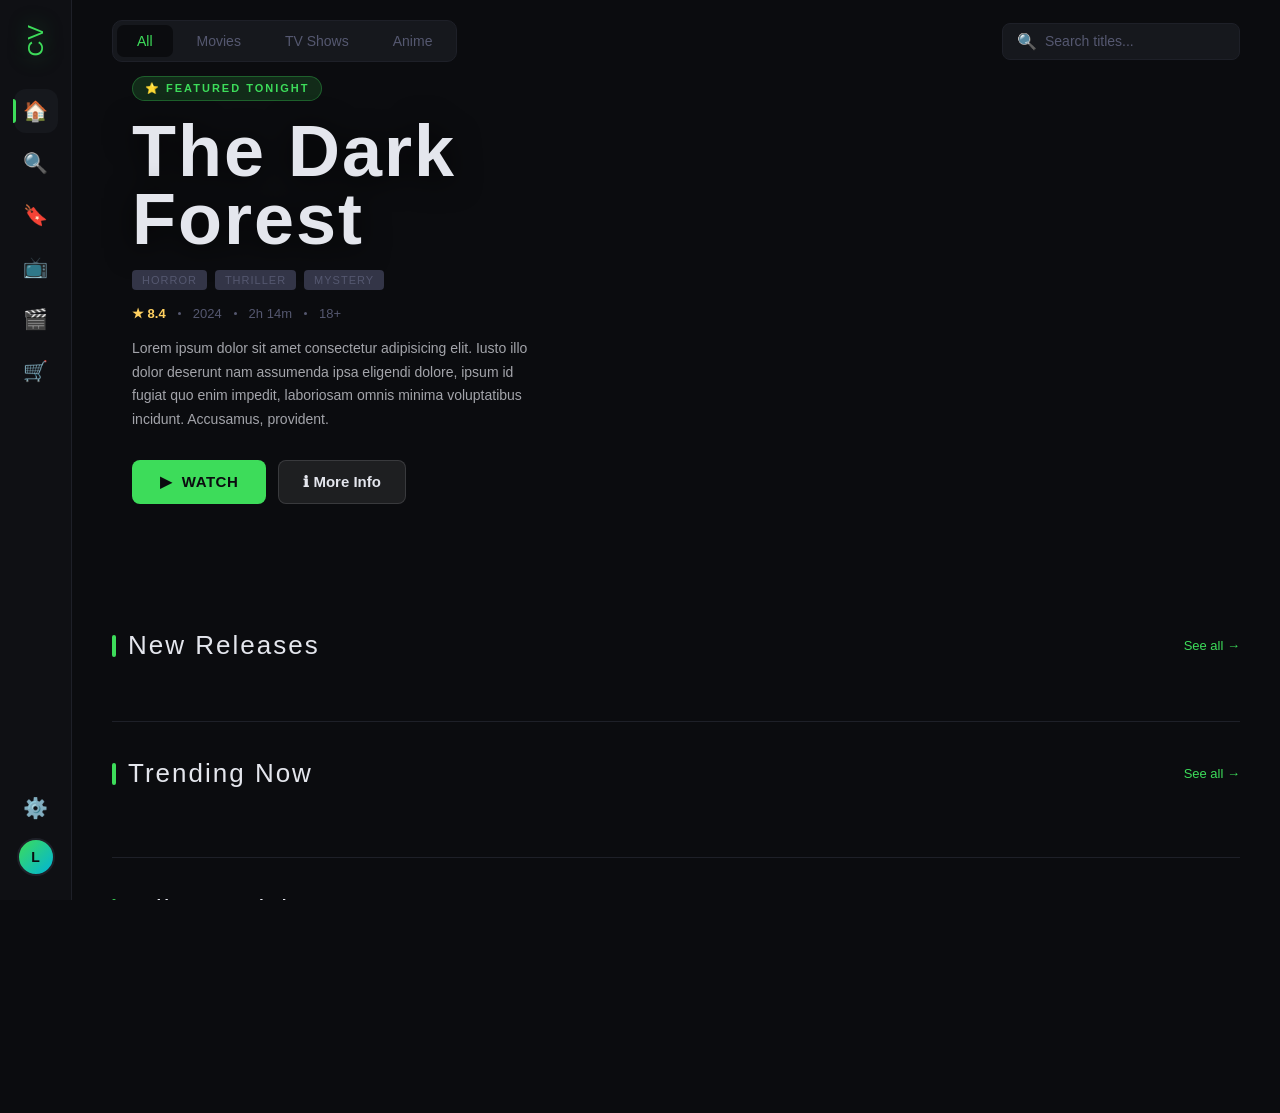
==== index.html @ 74735bba "first push" ====
<!DOCTYPE html>
<html lang="en">
<head>
    <meta charset="UTF-8">
    <meta name="viewport" content="width=device-width, initial-scale=1.0">
    <title>movie library app</title>
    <link rel="stylesheet" href="./styles.css">
<link href="https://fonts.googleapis.com/css2?family=Roboto+Flex:opsz,wght,XOPQ,XTRA,YOPQ,YTDE,YTFI,YTLC,YTUC@8..144,100..1000,96,468,79,-203,738,514,712&family=Roboto:ital,wght@0,100..900;1,100..900&display=swap" 
        rel="stylesheet">
</head>
<body>
   
<div class="app">

  <aside class="sidebar">
    <div class="sidebar-logo">CV</div>

    <div class="nav-item active" title="Home">🏠</div>
    <div class="nav-item" title="Search">🔍</div>
    <div class="nav-item" title="Watchlist">🔖</div>
    <div class="nav-item" title="TV Shows">📺</div>
    <div class="nav-item" title="Movies">🎬</div>
    <div class="nav-item" title="Cart">🛒</div>

    <div class="sidebar-bottom">
      <div class="nav-item" title="Settings">⚙️</div>
      <div class="avatar">L</div>
    </div>
  </aside>

  <main class="main">

    <div class="topbar">
      <div class="topbar-tabs">
        <div class="tab active">All</div>
        <div class="tab">Movies</div>
        <div class="tab">TV Shows</div>
        <div class="tab">Anime</div>
      </div>
      <div class="topbar-right">
        <div class="search-bar">
          <span>🔍</span>
          <input type="text" id="search-input" placeholder="Search titles..."/>
        </div>
      </div>
    </div>

    <div class="hero">
      <div class="hero-bg"></div>
      <div class="hero-side-fade"></div>
      <div class="hero-content">
        <div class="hero-badge">⭐ Featured Tonight</div>
        <h1 class="hero-title">The Dark<br>Forest</h1>
        <div class="hero-tags">
          <span class="tag">Horror</span>
          <span class="tag">Thriller</span>
          <span class="tag">Mystery</span>
        </div>
        <div class="hero-meta">
          <span class="rating">★ 8.4</span>
          <span class="dot"></span>
          <span>2024</span>
          <span class="dot"></span>
          <span>2h 14m</span>
          <span class="dot"></span>
          <span>18+</span>
        </div>
        <p class="hero-desc">
          Lorem ipsum dolor sit amet consectetur adipisicing elit.
          Iusto illo dolor deserunt nam assumenda ipsa eligendi dolore,
          ipsum id fugiat quo enim impedit, laboriosam omnis minima
          voluptatibus incidunt. Accusamus, provident.
        </p>
        <div class="hero-actions">
          <button class="btn-watch">▶ &nbsp;WATCH</button>
          <button class="btn-info">ℹ More Info</button>
        </div>
      </div>
    </div>

    <!-- NEW RELEASES — JS will fill this div with cards -->
    <div class="section">
      <div class="section-header">
        <div class="section-title">New Releases</div>
        <a class="see-all" href="#">See all →</a>
      </div>
      <div class="movie-grid" id="new-releases-grid"></div>
    </div>

    <div class="divider"></div>

    <!-- TRENDING — horizontal scroll row -->
    <div class="section">
      <div class="section-header">
        <div class="section-title">Trending Now</div>
        <a class="see-all" href="#">See all →</a>
      </div>
      <div class="scroll-row" id="trending-row"></div>
    </div>

    <div class="divider"></div>

    <!-- EDITOR'S PICKS — landscape featured cards -->
    <div class="section">
      <div class="section-header">
        <div class="section-title">Editor's Picks</div>
        <a class="see-all" href="#">See all →</a>
      </div>
      <div class="featured-grid" id="editors-grid"></div>
    </div>

    <div class="divider"></div>

    <!-- MORE RELEASES -->
    <div class="section">
      <div class="section-header">
        <div class="section-title">New Releases</div>
        <a class="see-all" href="#">See all →</a>
      </div>
      <div class="movie-grid" id="more-releases-grid"></div>
    </div>

  </main>
</div>
<script src="./script.js"></script>
</body>
</html>
---- styles.css ----
* {
      box-sizing: border-box;
      margin: 0;
      padding: 0;
    }

    /* ── CSS VARIABLES: Reusable colour tokens ── */
    :root {
      --bg:        #0b0c0f;
      --sidebar:   #0f1014;
      --surface:   #16181d;
      --border:    #1e2028;
      --accent:    #3ddc5a;
      --accent-dk: #2bb348;
      --text:      #e4e6ed;
      --muted:     #555870;
      --muted2:    #333547;
      --sidebar-w: 72px;
    }

    html, body {
      height: 100%;
      font-family: 'Outfit', sans-serif;
      background: var(--bg);
      color: var(--text);
      overflow-x: hidden;
    }

    /* ══════════════════════════════════════
       LAYOUT — sidebar + main side by side
    ══════════════════════════════════════ */
    .app {
      display: flex;
      min-height: 100vh;
    }

    /* ══════════════════════════════════════
       SIDEBAR
    ══════════════════════════════════════ */
    .sidebar {
      width: var(--sidebar-w);
      background: var(--sidebar);
      border-right: 1px solid var(--border);
      display: flex;
      flex-direction: column;
      align-items: center;
      padding: 24px 0;
      gap: 8px;
      position: fixed;
      top: 0;
      left: 0;
      bottom: 0;
      z-index: 100;
    }

    .sidebar-logo {
      font-family: 'Bebas Neue', sans-serif;
      font-size: 22px;
      color: var(--accent);
      letter-spacing: 1px;
      margin-bottom: 24px;
      writing-mode: vertical-rl;
      transform: rotate(180deg);
      text-shadow: 0 0 20px rgba(61,220,90,0.5);
    }

    /* Each icon button in the sidebar */
    .nav-item {
      width: 44px;
      height: 44px;
      border-radius: 12px;
      display: flex;
      align-items: center;
      justify-content: center;
      cursor: pointer;
      color: var(--muted);
      font-size: 20px;
      transition: all 0.2s;
      position: relative;
    }

    /* Hover + active state for nav icons */
    .nav-item:hover,
    .nav-item.active {
      background: var(--surface);
      color: var(--text);
    }

    /* Green left-side indicator bar for active nav item */
    .nav-item.active::before {
      content: '';
      position: absolute;
      left: -1px;
      top: 50%;
      transform: translateY(-50%);
      width: 3px;
      height: 24px;
      background: var(--accent);
      border-radius: 0 3px 3px 0;
    }

    .sidebar-bottom {
      margin-top: auto;
      display: flex;
      flex-direction: column;
      align-items: center;
      gap: 8px;
    }

    .avatar {
      width: 38px;
      height: 38px;
      border-radius: 50%;
      background: linear-gradient(135deg, #3ddc5a, #00b4d8);
      display: flex;
      align-items: center;
      justify-content: center;
      font-weight: 700;
      font-size: 14px;
      color: #0b0c0f;
      cursor: pointer;
      border: 2px solid var(--border);
      transition: border-color 0.2s;
    }
    .avatar:hover {
      border-color: var(--accent);
    }

    /* ══════════════════════════════════════
       MAIN CONTENT AREA
    ══════════════════════════════════════ */
    .main {
      margin-left: var(--sidebar-w);
      flex: 1;
      overflow-y: auto;
      overflow-x: hidden;
    }

    /* ══════════════════════════════════════
       TOP BAR (tabs + search)
    ══════════════════════════════════════ */
    .topbar {
      position: sticky;
      top: 0;
      z-index: 50;
      background: linear-gradient(to bottom, var(--bg) 60%, transparent);
      padding: 20px 40px 12px;
      display: flex;
      align-items: center;
      justify-content: space-between;
    }

    .topbar-tabs {
      display: flex;
      gap: 4px;
      background: var(--surface);
      border: 1px solid var(--border);
      border-radius: 10px;
      padding: 4px;
    }

    /* Individual category tab */
    .tab {
      padding: 8px 20px;
      border-radius: 7px;
      font-size: 14px;
      font-weight: 500;
      cursor: pointer;
      color: var(--muted);
      transition: all 0.2s;
    }
    .tab:hover {
      background: var(--bg);
      color: var(--text);
    }
    .tab.active {
      background: var(--bg);
      color: var(--accent);
    }

    .topbar-right {
      display: flex;
      align-items: center;
      gap: 12px;
    }

    .search-bar {
      display: flex;
      align-items: center;
      gap: 8px;
      background: var(--surface);
      border: 1px solid var(--border);
      border-radius: 8px;
      padding: 8px 14px;
      transition: border-color 0.2s;
    }
    .search-bar:focus-within {
      border-color: var(--accent);
    }
    .search-bar input {
      background: none;
      border: none;
      outline: none;
      font-family: 'Outfit', sans-serif;
      font-size: 14px;
      color: var(--text);
      width: 180px;
    }
    .search-bar input::placeholder {
      color: var(--muted);
    }

    /* ══════════════════════════════════════
       HERO BANNER
    ══════════════════════════════════════ */
    .hero {
      position: relative;
      height: 520px;
      overflow: hidden;
    }

    /* Background image */
    .hero-bg {
      position: absolute;
      inset: 0;
      background-image: url('https://images.unsplash.com/photo-1574267432553-4b4628081c31?w=1400&q=80');
      background-size: cover;
      background-position: center 20%;
      filter: brightness(0.4) saturate(0.7);
      transform: scale(1.05);
      transition: transform 8s ease;
    }
    .hero:hover .hero-bg {
      transform: scale(1);
    }

    /* Top and bottom fade-outs */
    .hero::before,
    .hero::after {
      content: '';
      position: absolute;
      left: 0;
      right: 0;
      height: 80px;
      z-index: 2;
      pointer-events: none;
    }
    .hero::before {
      top: 0;
      background: linear-gradient(to bottom, var(--bg), transparent);
    }
    .hero::after {
      bottom: 0;
      background: linear-gradient(to top, var(--bg), transparent);
    }

    /* Left-side dark fade so text is readable */
    .hero-side-fade {
      position: absolute;
      top: 0;
      left: 0;
      bottom: 0;
      width: 55%;
      background: linear-gradient(to right, rgba(11,12,15,0.95) 30%, transparent);
      z-index: 2;
    }

    /* Text content sitting on top of the hero */
    .hero-content {
      position: absolute;
      bottom: 90px;
      left: 60px;
      z-index: 3;
      max-width: 480px;
      animation: slideUp 0.8s ease both;
    }

    @keyframes slideUp {
      from { opacity: 0; transform: translateY(20px); }
      to   { opacity: 1; transform: translateY(0); }
    }

    /* "Featured Tonight" pill badge */
    .hero-badge {
      display: inline-flex;
      align-items: center;
      gap: 6px;
      background: rgba(61,220,90,0.15);
      border: 1px solid rgba(61,220,90,0.3);
      color: var(--accent);
      font-size: 11px;
      font-weight: 600;
      letter-spacing: 2px;
      text-transform: uppercase;
      padding: 5px 12px;
      border-radius: 100px;
      margin-bottom: 16px;
    }

    .hero-title {
      font-family: 'Bebas Neue', sans-serif;
      font-size: 72px;
      letter-spacing: 2px;
      line-height: 0.95;
      margin-bottom: 16px;
      text-shadow: 0 4px 30px rgba(0,0,0,0.8);
    }

    /* Genre tag chips */
    .hero-tags {
      display: flex;
      gap: 8px;
      margin-bottom: 16px;
    }
    .tag {
      font-size: 11px;
      font-weight: 500;
      letter-spacing: 1px;
      text-transform: uppercase;
      padding: 4px 10px;
      border-radius: 4px;
      background: var(--muted2);
      color: var(--muted);
    }

    /* Rating / year / runtime row */
    .hero-meta {
      display: flex;
      align-items: center;
      gap: 12px;
      margin-bottom: 16px;
      font-size: 13px;
      color: var(--muted);
    }
    .hero-meta .rating { color: #ffd060; font-weight: 600; }
    .hero-meta .dot {
      width: 3px;
      height: 3px;
      border-radius: 50%;
      background: var(--muted);
    }

    .hero-desc {
      font-size: 14px;
      color: rgba(228,230,237,0.7);
      line-height: 1.7;
      margin-bottom: 28px;
      max-width: 400px;
    }

    .hero-actions {
      display: flex;
      gap: 12px;
    }

    /* Green WATCH button */
    .btn-watch {
      display: flex;
      align-items: center;
      gap: 8px;
      background: var(--accent);
      color: #0b0c0f;
      font-family: 'Outfit', sans-serif;
      font-size: 15px;
      font-weight: 700;
      padding: 12px 28px;
      border: none;
      border-radius: 8px;
      cursor: pointer;
      transition: all 0.2s;
      letter-spacing: 0.5px;
    }
    .btn-watch:hover {
      background: var(--accent-dk);
      transform: translateY(-2px);
      box-shadow: 0 8px 24px rgba(61,220,90,0.35);
    }

    /* Transparent "More Info" button */
    .btn-info {
      display: flex;
      align-items: center;
      gap: 8px;
      background: rgba(255,255,255,0.08);
      color: var(--text);
      font-family: 'Outfit', sans-serif;
      font-size: 15px;
      font-weight: 600;
      padding: 12px 24px;
      border: 1px solid rgba(255,255,255,0.12);
      border-radius: 8px;
      cursor: pointer;
      transition: all 0.2s;
    }
    .btn-info:hover {
      background: rgba(255,255,255,0.14);
      transform: translateY(-2px);
    }

    /* ══════════════════════════════════════
       SECTION WRAPPERS
    ══════════════════════════════════════ */
    .section {
      padding: 36px 40px;
    }

    .section-header {
      display: flex;
      align-items: center;
      justify-content: space-between;
      margin-bottom: 24px;
    }

    .section-title {
      font-family: 'Bebas Neue', sans-serif;
      font-size: 26px;
      letter-spacing: 2px;
      display: flex;
      align-items: center;
      gap: 12px;
    }

    /* Green left bar on section titles */
    .section-title::before {
      content: '';
      display: block;
      width: 4px;
      height: 22px;
      background: var(--accent);
      border-radius: 2px;
    }

    .see-all {
      font-size: 13px;
      font-weight: 500;
      color: var(--accent);
      cursor: pointer;
      text-decoration: none;
      transition: letter-spacing 0.2s;
    }
    .see-all:hover {
      letter-spacing: 1px;
    }

    /* ══════════════════════════════════════
       MOVIE POSTER CARDS (grid layout)
    ══════════════════════════════════════ */
    .movie-grid {
      display: grid;
      grid-template-columns: repeat(auto-fill, minmax(170px, 1fr));
      gap: 20px;
    }

    .movie-card {
      border-radius: 10px;
      overflow: hidden;
      background: var(--surface);
      cursor: pointer;
      transition: transform 0.25s, box-shadow 0.25s;
      position: relative;
    }
    .movie-card:hover {
      transform: translateY(-6px) scale(1.02);
      box-shadow: 0 20px 50px rgba(0,0,0,0.6);
    }

    .movie-poster {
      width: 100%;
      aspect-ratio: 2 / 3;
      object-fit: cover;
      display: block;
      background: var(--muted2);
    }

    /* Overlay that appears on hover */
    .movie-overlay {
      position: absolute;
      inset: 0;
      background: linear-gradient(to top, rgba(11,12,15,0.95) 0%, transparent 50%);
      opacity: 0;
      transition: opacity 0.25s;
      display: flex;
      align-items: flex-end;
      padding: 14px;
    }
    .movie-card:hover .movie-overlay {
      opacity: 1;
    }

    /* Small circular play button inside overlay */
    .play-btn {
      width: 40px;
      height: 40px;
      border-radius: 50%;
      background: var(--accent);
      display: flex;
      align-items: center;
      justify-content: center;
      font-size: 14px;
      color: #0b0c0f;
      margin-left: auto;
      transform: scale(0.8);
      transition: transform 0.2s;
    }
    .movie-card:hover .play-btn {
      transform: scale(1);
    }

    /* Star rating badge in the top-right corner */
    .rating-badge {
      position: absolute;
      top: 10px;
      right: 10px;
      background: rgba(0,0,0,0.7);
      border-radius: 6px;
      padding: 3px 8px;
      font-size: 11px;
      font-weight: 600;
      color: #ffd060;
    }

    /* Text below the poster */
    .movie-info {
      padding: 12px 14px 14px;
    }
    .movie-title {
      font-size: 14px;
      font-weight: 600;
      margin-bottom: 4px;
      white-space: nowrap;
      overflow: hidden;
      text-overflow: ellipsis;
    }
    .movie-year {
      font-size: 12px;
      color: var(--muted);
    }

    /* ══════════════════════════════════════
       HORIZONTAL SCROLL ROW (Trending)
    ══════════════════════════════════════ */
    .scroll-row {
      display: flex;
      gap: 16px;
      overflow-x: auto;
      padding-bottom: 8px;
      scrollbar-width: none;
    }
    .scroll-row::-webkit-scrollbar {
      display: none;
    }
    .scroll-row .movie-card {
      flex: 0 0 160px;
    }

    /* ══════════════════════════════════════
       EDITOR'S PICKS (wide landscape cards)
    ══════════════════════════════════════ */
    .featured-grid {
      display: grid;
      grid-template-columns: repeat(3, 1fr);
      gap: 20px;
    }

    .featured-card {
      border-radius: 12px;
      overflow: hidden;
      position: relative;
      cursor: pointer;
      aspect-ratio: 16 / 9;
      background: var(--surface);
      transition: transform 0.25s, box-shadow 0.25s;
    }
    .featured-card:hover {
      transform: translateY(-4px);
      box-shadow: 0 16px 40px rgba(0,0,0,0.5);
    }

    .featured-card img {
      width: 100%;
      height: 100%;
      object-fit: cover;
      filter: brightness(0.55);
      transition: filter 0.3s;
    }
    .featured-card:hover img {
      filter: brightness(0.4);
    }

    .featured-info {
      position: absolute;
      bottom: 0;
      left: 0;
      right: 0;
      padding: 20px 18px 18px;
      background: linear-gradient(to top, rgba(11,12,15,0.98), transparent);
    }
    .featured-title {
      font-family: 'Bebas Neue', sans-serif;
      font-size: 22px;
      letter-spacing: 1px;
      margin-bottom: 6px;
    }
    .featured-meta {
      display: flex;
      gap: 10px;
      align-items: center;
      font-size: 12px;
      color: var(--muted);
    }
    .featured-genre {
      background: rgba(61,220,90,0.15);
      color: var(--accent);
      font-size: 10px;
      font-weight: 600;
      letter-spacing: 1.5px;
      text-transform: uppercase;
      padding: 2px 8px;
      border-radius: 4px;
    }

    /* ══════════════════════════════════════
       DIVIDER LINE between sections
    ══════════════════════════════════════ */
    .divider {
      height: 1px;
      background: var(--border);
      margin: 0 40px;
    }

    /* ══════════════════════════════════════
       RESPONSIVE — smaller screens
    ══════════════════════════════════════ */
    @media (max-width: 900px) {
      .featured-grid { grid-template-columns: 1fr 1fr; }
      .hero-title    { font-size: 52px; }
      .hero-content  { left: 36px; }
    }
    @media (max-width: 600px) {
      :root { --sidebar-w: 56px; }
      .topbar        { padding: 16px 20px 10px; }
      .section       { padding: 24px 20px; }
      .hero-content  { left: 20px; bottom: 60px; }
      .hero-title    { font-size: 40px; }
      .featured-grid { grid-template-columns: 1fr; }
      .movie-grid    { grid-template-columns: repeat(auto-fill, minmax(130px, 1fr)); }
    }
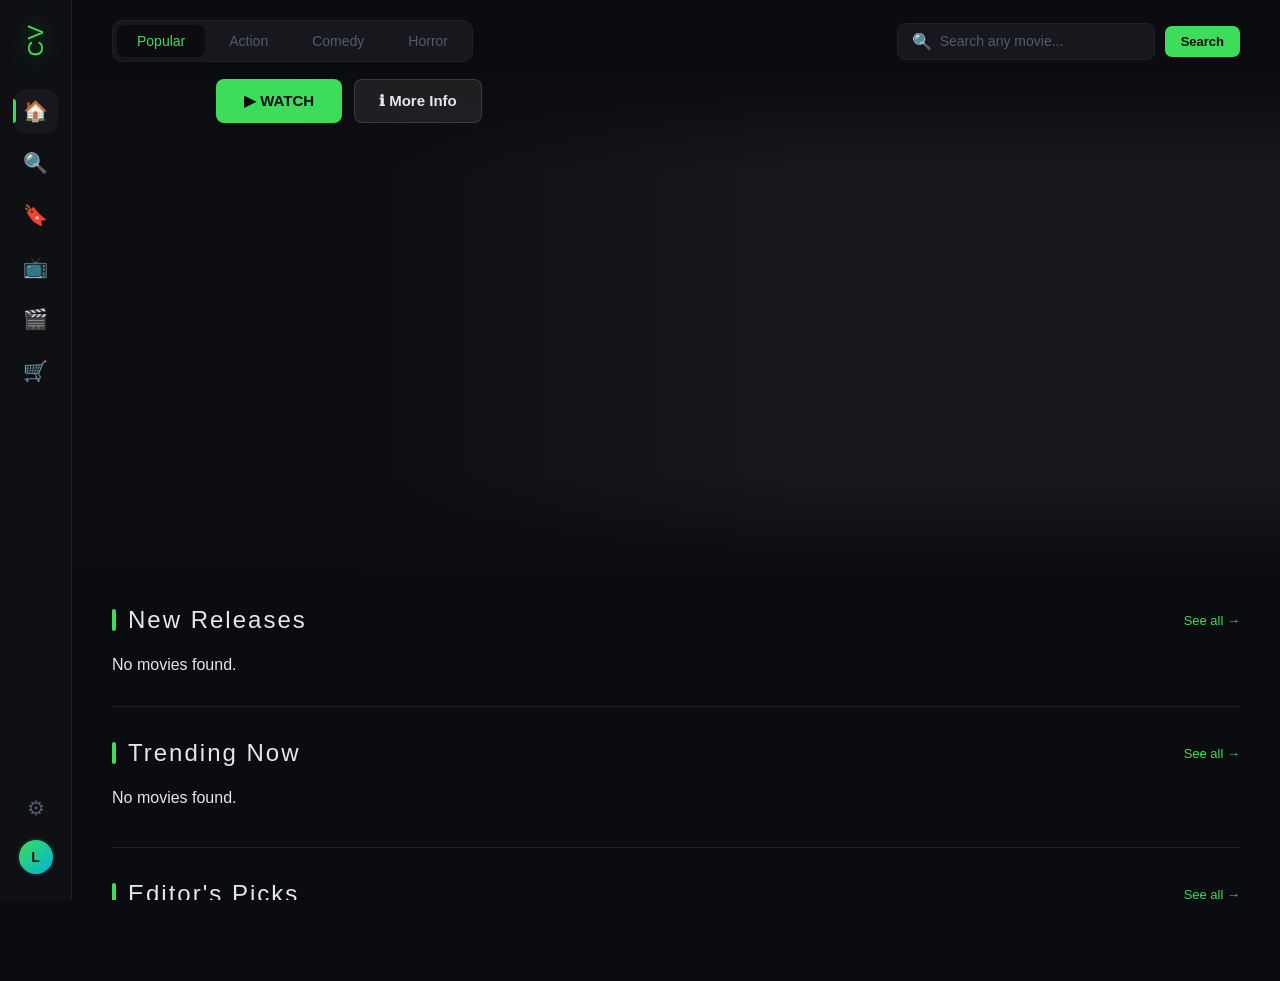
==== commit 03de0d58: "final commit" ====
--- a/index.html
+++ b/index.html
@@ -9,118 +9,86 @@
         rel="stylesheet">
 </head>
 <body>
-   
 <div class="app">
-
   <aside class="sidebar">
-    <div class="sidebar-logo">CV</div>
-
-    <div class="nav-item active" title="Home">🏠</div>
-    <div class="nav-item" title="Search">🔍</div>
-    <div class="nav-item" title="Watchlist">🔖</div>
-    <div class="nav-item" title="TV Shows">📺</div>
-    <div class="nav-item" title="Movies">🎬</div>
-    <div class="nav-item" title="Cart">🛒</div>
-
-    <div class="sidebar-bottom">
-      <div class="nav-item" title="Settings">⚙️</div>
+    <div class="logo">CV</div>
+    <div class="nav active" title="Home">&#127968;</div>
+    <div class="nav" title="Search">&#128269;</div>
+    <div class="nav" title="Watchlist">&#128278;</div>
+    <div class="nav" title="TV Shows">&#128250;</div>
+    <div class="nav" title="Movies">&#127916;</div>
+    <div class="nav" title="Cart">&#128722;</div>
+    <div class="sbot">
+      <div class="nav" title="Settings">&#9881;</div>
       <div class="avatar">L</div>
     </div>
   </aside>
+  <main class="main">
+    <div class="topbar">
+      <div class="tabs">
+        <div class="tab active" data-kw="adventure">Popular</div>
+        <div class="tab" data-kw="action">Action</div>
+        <div class="tab" data-kw="comedy">Comedy</div>
+        <div class="tab" data-kw="horror">Horror</div>
+      </div>
+      <div class="tr">
+        <div class="sbar"><span>&#128269;</span><input type="text" id="si" placeholder="Search any movie..."/></div>
+        <button class="bsearch" id="sb">Search</button>
+      </div>
+    </div>
+    <div class="hero">
+      <div class="hbg" id="hbg"></div>
+      <div class="hfade"></div>
+      <div class="badge">&#11088; Featured Film</div>
+      <div class="hcont">
+        
+        <div class="movie-card">
+          
 
-  <main class="main">
-
-    <div class="topbar">
-      <div class="topbar-tabs">
-        <div class="tab active">All</div>
-        <div class="tab">Movies</div>
-        <div class="tab">TV Shows</div>
-        <div class="tab">Anime</div>
-      </div>
-      <div class="topbar-right">
-        <div class="search-bar">
-          <span>🔍</span>
-          <input type="text" id="search-input" placeholder="Search titles..."/>
+     
+    </div>
+        <div class="hact">
+          <button class="bwatch" id="hwb">&#9654;&nbsp;WATCH</button>
+          <button class="binfo" id="hib">&#8505; More Info</button>
         </div>
       </div>
     </div>
-
-    <div class="hero">
-      <div class="hero-bg"></div>
-      <div class="hero-side-fade"></div>
-      <div class="hero-content">
-        <div class="hero-badge">⭐ Featured Tonight</div>
-        <h1 class="hero-title">The Dark<br>Forest</h1>
-        <div class="hero-tags">
-          <span class="tag">Horror</span>
-          <span class="tag">Thriller</span>
-          <span class="tag">Mystery</span>
-        </div>
-        <div class="hero-meta">
-          <span class="rating">★ 8.4</span>
-          <span class="dot"></span>
-          <span>2024</span>
-          <span class="dot"></span>
-          <span>2h 14m</span>
-          <span class="dot"></span>
-          <span>18+</span>
-        </div>
-        <p class="hero-desc">
-          Lorem ipsum dolor sit amet consectetur adipisicing elit.
-          Iusto illo dolor deserunt nam assumenda ipsa eligendi dolore,
-          ipsum id fugiat quo enim impedit, laboriosam omnis minima
-          voluptatibus incidunt. Accusamus, provident.
-        </p>
-        <div class="hero-actions">
-          <button class="btn-watch">▶ &nbsp;WATCH</button>
-          <button class="btn-info">ℹ More Info</button>
-        </div>
+    <div class="sec">
+      <div class="sech"><div class="sect">New Releases</div><a class="sall" href="#">See all &rarr;</a></div>
+      <div class="mgrid" id="gn"></div>
+    </div>
+    <div class="div"></div>
+    <div class="sec">
+      <div class="sech"><div class="sect">Trending Now</div><a class="sall" href="#">See all &rarr;</a></div>
+      <div class="srow" id="gt"></div>
+    </div>
+    <div class="div"></div>
+    <div class="sec">
+      <div class="sech"><div class="sect">Editor's Picks</div><a class="sall" href="#">See all &rarr;</a></div>
+      <div class="fgrid" id="ge"></div>
+    </div>
+    <div class="div"></div>
+    <div class="sec" id="gsec" style="display:none">
+      <div class="sech"><div class="sect" id="gtit">Results</div></div>
+      <div class="mgrid" id="gs"></div>
+    </div>
+  </main>
+  <div class="mov" id="mov">
+  <div class="mbox">
+    <div class="mh">
+      <img id="mp" src="" alt=""/>
+      <button class="mx" id="mx">&#10005;</button>
+      <div class="mht"><div class="mttl" id="mt"></div></div>
+    </div>
+    <div class="mb">
+      <div class="mmt" id="mm"></div>
+      <p class="mpl" id="mpl"></p>
+      <div class="mtg" id="mtg"></div>
+      <div class="mac">
+        <button class="bwatch">&#9654; Watch Now</button>
+        <button class="binfo" id="mimdb">&#127916; View on IMDb</button>
       </div>
     </div>
-
-    <!-- NEW RELEASES — JS will fill this div with cards -->
-    <div class="section">
-      <div class="section-header">
-        <div class="section-title">New Releases</div>
-        <a class="see-all" href="#">See all →</a>
-      </div>
-      <div class="movie-grid" id="new-releases-grid"></div>
-    </div>
-
-    <div class="divider"></div>
-
-    <!-- TRENDING — horizontal scroll row -->
-    <div class="section">
-      <div class="section-header">
-        <div class="section-title">Trending Now</div>
-        <a class="see-all" href="#">See all →</a>
-      </div>
-      <div class="scroll-row" id="trending-row"></div>
-    </div>
-
-    <div class="divider"></div>
-
-    <!-- EDITOR'S PICKS — landscape featured cards -->
-    <div class="section">
-      <div class="section-header">
-        <div class="section-title">Editor's Picks</div>
-        <a class="see-all" href="#">See all →</a>
-      </div>
-      <div class="featured-grid" id="editors-grid"></div>
-    </div>
-
-    <div class="divider"></div>
-
-    <!-- MORE RELEASES -->
-    <div class="section">
-      <div class="section-header">
-        <div class="section-title">New Releases</div>
-        <a class="see-all" href="#">See all →</a>
-      </div>
-      <div class="movie-grid" id="more-releases-grid"></div>
-    </div>
-
-  </main>
 </div>
 <script src="./script.js"></script>
 </body>
--- a/styles.css
+++ b/styles.css
@@ -1,647 +1,104 @@
- * {
-      box-sizing: border-box;
-      margin: 0;
-      padding: 0;
-    }
-
-    /* ── CSS VARIABLES: Reusable colour tokens ── */
-    :root {
-      --bg:        #0b0c0f;
-      --sidebar:   #0f1014;
-      --surface:   #16181d;
-      --border:    #1e2028;
-      --accent:    #3ddc5a;
-      --accent-dk: #2bb348;
-      --text:      #e4e6ed;
-      --muted:     #555870;
-      --muted2:    #333547;
-      --sidebar-w: 72px;
-    }
-
-    html, body {
-      height: 100%;
-      font-family: 'Outfit', sans-serif;
-      background: var(--bg);
-      color: var(--text);
-      overflow-x: hidden;
-    }
-
-    /* ══════════════════════════════════════
-       LAYOUT — sidebar + main side by side
-    ══════════════════════════════════════ */
-    .app {
-      display: flex;
-      min-height: 100vh;
-    }
-
-    /* ══════════════════════════════════════
-       SIDEBAR
-    ══════════════════════════════════════ */
-    .sidebar {
-      width: var(--sidebar-w);
-      background: var(--sidebar);
-      border-right: 1px solid var(--border);
-      display: flex;
-      flex-direction: column;
-      align-items: center;
-      padding: 24px 0;
-      gap: 8px;
-      position: fixed;
-      top: 0;
-      left: 0;
-      bottom: 0;
-      z-index: 100;
-    }
-
-    .sidebar-logo {
-      font-family: 'Bebas Neue', sans-serif;
-      font-size: 22px;
-      color: var(--accent);
-      letter-spacing: 1px;
-      margin-bottom: 24px;
-      writing-mode: vertical-rl;
-      transform: rotate(180deg);
-      text-shadow: 0 0 20px rgba(61,220,90,0.5);
-    }
-
-    /* Each icon button in the sidebar */
-    .nav-item {
-      width: 44px;
-      height: 44px;
-      border-radius: 12px;
-      display: flex;
-      align-items: center;
-      justify-content: center;
-      cursor: pointer;
-      color: var(--muted);
-      font-size: 20px;
-      transition: all 0.2s;
-      position: relative;
-    }
-
-    /* Hover + active state for nav icons */
-    .nav-item:hover,
-    .nav-item.active {
-      background: var(--surface);
-      color: var(--text);
-    }
-
-    /* Green left-side indicator bar for active nav item */
-    .nav-item.active::before {
-      content: '';
-      position: absolute;
-      left: -1px;
-      top: 50%;
-      transform: translateY(-50%);
-      width: 3px;
-      height: 24px;
-      background: var(--accent);
-      border-radius: 0 3px 3px 0;
-    }
-
-    .sidebar-bottom {
-      margin-top: auto;
-      display: flex;
-      flex-direction: column;
-      align-items: center;
-      gap: 8px;
-    }
-
-    .avatar {
-      width: 38px;
-      height: 38px;
-      border-radius: 50%;
-      background: linear-gradient(135deg, #3ddc5a, #00b4d8);
-      display: flex;
-      align-items: center;
-      justify-content: center;
-      font-weight: 700;
-      font-size: 14px;
-      color: #0b0c0f;
-      cursor: pointer;
-      border: 2px solid var(--border);
-      transition: border-color 0.2s;
-    }
-    .avatar:hover {
-      border-color: var(--accent);
-    }
-
-    /* ══════════════════════════════════════
-       MAIN CONTENT AREA
-    ══════════════════════════════════════ */
-    .main {
-      margin-left: var(--sidebar-w);
-      flex: 1;
-      overflow-y: auto;
-      overflow-x: hidden;
-    }
-
-    /* ══════════════════════════════════════
-       TOP BAR (tabs + search)
-    ══════════════════════════════════════ */
-    .topbar {
-      position: sticky;
-      top: 0;
-      z-index: 50;
-      background: linear-gradient(to bottom, var(--bg) 60%, transparent);
-      padding: 20px 40px 12px;
-      display: flex;
-      align-items: center;
-      justify-content: space-between;
-    }
-
-    .topbar-tabs {
-      display: flex;
-      gap: 4px;
-      background: var(--surface);
-      border: 1px solid var(--border);
-      border-radius: 10px;
-      padding: 4px;
-    }
-
-    /* Individual category tab */
-    .tab {
-      padding: 8px 20px;
-      border-radius: 7px;
-      font-size: 14px;
-      font-weight: 500;
-      cursor: pointer;
-      color: var(--muted);
-      transition: all 0.2s;
-    }
-    .tab:hover {
-      background: var(--bg);
-      color: var(--text);
-    }
-    .tab.active {
-      background: var(--bg);
-      color: var(--accent);
-    }
-
-    .topbar-right {
-      display: flex;
-      align-items: center;
-      gap: 12px;
-    }
-
-    .search-bar {
-      display: flex;
-      align-items: center;
-      gap: 8px;
-      background: var(--surface);
-      border: 1px solid var(--border);
-      border-radius: 8px;
-      padding: 8px 14px;
-      transition: border-color 0.2s;
-    }
-    .search-bar:focus-within {
-      border-color: var(--accent);
-    }
-    .search-bar input {
-      background: none;
-      border: none;
-      outline: none;
-      font-family: 'Outfit', sans-serif;
-      font-size: 14px;
-      color: var(--text);
-      width: 180px;
-    }
-    .search-bar input::placeholder {
-      color: var(--muted);
-    }
-
-    /* ══════════════════════════════════════
-       HERO BANNER
-    ══════════════════════════════════════ */
-    .hero {
-      position: relative;
-      height: 520px;
-      overflow: hidden;
-    }
-
-    /* Background image */
-    .hero-bg {
-      position: absolute;
-      inset: 0;
-      background-image: url('https://images.unsplash.com/photo-1574267432553-4b4628081c31?w=1400&q=80');
-      background-size: cover;
-      background-position: center 20%;
-      filter: brightness(0.4) saturate(0.7);
-      transform: scale(1.05);
-      transition: transform 8s ease;
-    }
-    .hero:hover .hero-bg {
-      transform: scale(1);
-    }
-
-    /* Top and bottom fade-outs */
-    .hero::before,
-    .hero::after {
-      content: '';
-      position: absolute;
-      left: 0;
-      right: 0;
-      height: 80px;
-      z-index: 2;
-      pointer-events: none;
-    }
-    .hero::before {
-      top: 0;
-      background: linear-gradient(to bottom, var(--bg), transparent);
-    }
-    .hero::after {
-      bottom: 0;
-      background: linear-gradient(to top, var(--bg), transparent);
-    }
-
-    /* Left-side dark fade so text is readable */
-    .hero-side-fade {
-      position: absolute;
-      top: 0;
-      left: 0;
-      bottom: 0;
-      width: 55%;
-      background: linear-gradient(to right, rgba(11,12,15,0.95) 30%, transparent);
-      z-index: 2;
-    }
-
-    /* Text content sitting on top of the hero */
-    .hero-content {
-      position: absolute;
-      bottom: 90px;
-      left: 60px;
-      z-index: 3;
-      max-width: 480px;
-      animation: slideUp 0.8s ease both;
-    }
-
-    @keyframes slideUp {
-      from { opacity: 0; transform: translateY(20px); }
-      to   { opacity: 1; transform: translateY(0); }
-    }
-
-    /* "Featured Tonight" pill badge */
-    .hero-badge {
-      display: inline-flex;
-      align-items: center;
-      gap: 6px;
-      background: rgba(61,220,90,0.15);
-      border: 1px solid rgba(61,220,90,0.3);
-      color: var(--accent);
-      font-size: 11px;
-      font-weight: 600;
-      letter-spacing: 2px;
-      text-transform: uppercase;
-      padding: 5px 12px;
-      border-radius: 100px;
-      margin-bottom: 16px;
-    }
-
-    .hero-title {
-      font-family: 'Bebas Neue', sans-serif;
-      font-size: 72px;
-      letter-spacing: 2px;
-      line-height: 0.95;
-      margin-bottom: 16px;
-      text-shadow: 0 4px 30px rgba(0,0,0,0.8);
-    }
-
-    /* Genre tag chips */
-    .hero-tags {
-      display: flex;
-      gap: 8px;
-      margin-bottom: 16px;
-    }
-    .tag {
-      font-size: 11px;
-      font-weight: 500;
-      letter-spacing: 1px;
-      text-transform: uppercase;
-      padding: 4px 10px;
-      border-radius: 4px;
-      background: var(--muted2);
-      color: var(--muted);
-    }
-
-    /* Rating / year / runtime row */
-    .hero-meta {
-      display: flex;
-      align-items: center;
-      gap: 12px;
-      margin-bottom: 16px;
-      font-size: 13px;
-      color: var(--muted);
-    }
-    .hero-meta .rating { color: #ffd060; font-weight: 600; }
-    .hero-meta .dot {
-      width: 3px;
-      height: 3px;
-      border-radius: 50%;
-      background: var(--muted);
-    }
-
-    .hero-desc {
-      font-size: 14px;
-      color: rgba(228,230,237,0.7);
-      line-height: 1.7;
-      margin-bottom: 28px;
-      max-width: 400px;
-    }
-
-    .hero-actions {
-      display: flex;
-      gap: 12px;
-    }
-
-    /* Green WATCH button */
-    .btn-watch {
-      display: flex;
-      align-items: center;
-      gap: 8px;
-      background: var(--accent);
-      color: #0b0c0f;
-      font-family: 'Outfit', sans-serif;
-      font-size: 15px;
-      font-weight: 700;
-      padding: 12px 28px;
-      border: none;
-      border-radius: 8px;
-      cursor: pointer;
-      transition: all 0.2s;
-      letter-spacing: 0.5px;
-    }
-    .btn-watch:hover {
-      background: var(--accent-dk);
-      transform: translateY(-2px);
-      box-shadow: 0 8px 24px rgba(61,220,90,0.35);
-    }
-
-    /* Transparent "More Info" button */
-    .btn-info {
-      display: flex;
-      align-items: center;
-      gap: 8px;
-      background: rgba(255,255,255,0.08);
-      color: var(--text);
-      font-family: 'Outfit', sans-serif;
-      font-size: 15px;
-      font-weight: 600;
-      padding: 12px 24px;
-      border: 1px solid rgba(255,255,255,0.12);
-      border-radius: 8px;
-      cursor: pointer;
-      transition: all 0.2s;
-    }
-    .btn-info:hover {
-      background: rgba(255,255,255,0.14);
-      transform: translateY(-2px);
-    }
-
-    /* ══════════════════════════════════════
-       SECTION WRAPPERS
-    ══════════════════════════════════════ */
-    .section {
-      padding: 36px 40px;
-    }
-
-    .section-header {
-      display: flex;
-      align-items: center;
-      justify-content: space-between;
-      margin-bottom: 24px;
-    }
-
-    .section-title {
-      font-family: 'Bebas Neue', sans-serif;
-      font-size: 26px;
-      letter-spacing: 2px;
-      display: flex;
-      align-items: center;
-      gap: 12px;
-    }
-
-    /* Green left bar on section titles */
-    .section-title::before {
-      content: '';
-      display: block;
-      width: 4px;
-      height: 22px;
-      background: var(--accent);
-      border-radius: 2px;
-    }
-
-    .see-all {
-      font-size: 13px;
-      font-weight: 500;
-      color: var(--accent);
-      cursor: pointer;
-      text-decoration: none;
-      transition: letter-spacing 0.2s;
-    }
-    .see-all:hover {
-      letter-spacing: 1px;
-    }
-
-    /* ══════════════════════════════════════
-       MOVIE POSTER CARDS (grid layout)
-    ══════════════════════════════════════ */
-    .movie-grid {
-      display: grid;
-      grid-template-columns: repeat(auto-fill, minmax(170px, 1fr));
-      gap: 20px;
-    }
-
-    .movie-card {
-      border-radius: 10px;
-      overflow: hidden;
-      background: var(--surface);
-      cursor: pointer;
-      transition: transform 0.25s, box-shadow 0.25s;
-      position: relative;
-    }
-    .movie-card:hover {
-      transform: translateY(-6px) scale(1.02);
-      box-shadow: 0 20px 50px rgba(0,0,0,0.6);
-    }
-
-    .movie-poster {
-      width: 100%;
-      aspect-ratio: 2 / 3;
-      object-fit: cover;
-      display: block;
-      background: var(--muted2);
-    }
-
-    /* Overlay that appears on hover */
-    .movie-overlay {
-      position: absolute;
-      inset: 0;
-      background: linear-gradient(to top, rgba(11,12,15,0.95) 0%, transparent 50%);
-      opacity: 0;
-      transition: opacity 0.25s;
-      display: flex;
-      align-items: flex-end;
-      padding: 14px;
-    }
-    .movie-card:hover .movie-overlay {
-      opacity: 1;
-    }
-
-    /* Small circular play button inside overlay */
-    .play-btn {
-      width: 40px;
-      height: 40px;
-      border-radius: 50%;
-      background: var(--accent);
-      display: flex;
-      align-items: center;
-      justify-content: center;
-      font-size: 14px;
-      color: #0b0c0f;
-      margin-left: auto;
-      transform: scale(0.8);
-      transition: transform 0.2s;
-    }
-    .movie-card:hover .play-btn {
-      transform: scale(1);
-    }
-
-    /* Star rating badge in the top-right corner */
-    .rating-badge {
-      position: absolute;
-      top: 10px;
-      right: 10px;
-      background: rgba(0,0,0,0.7);
-      border-radius: 6px;
-      padding: 3px 8px;
-      font-size: 11px;
-      font-weight: 600;
-      color: #ffd060;
-    }
-
-    /* Text below the poster */
-    .movie-info {
-      padding: 12px 14px 14px;
-    }
-    .movie-title {
-      font-size: 14px;
-      font-weight: 600;
-      margin-bottom: 4px;
-      white-space: nowrap;
-      overflow: hidden;
-      text-overflow: ellipsis;
-    }
-    .movie-year {
-      font-size: 12px;
-      color: var(--muted);
-    }
-
-    /* ══════════════════════════════════════
-       HORIZONTAL SCROLL ROW (Trending)
-    ══════════════════════════════════════ */
-    .scroll-row {
-      display: flex;
-      gap: 16px;
-      overflow-x: auto;
-      padding-bottom: 8px;
-      scrollbar-width: none;
-    }
-    .scroll-row::-webkit-scrollbar {
-      display: none;
-    }
-    .scroll-row .movie-card {
-      flex: 0 0 160px;
-    }
-
-    /* ══════════════════════════════════════
-       EDITOR'S PICKS (wide landscape cards)
-    ══════════════════════════════════════ */
-    .featured-grid {
-      display: grid;
-      grid-template-columns: repeat(3, 1fr);
-      gap: 20px;
-    }
-
-    .featured-card {
-      border-radius: 12px;
-      overflow: hidden;
-      position: relative;
-      cursor: pointer;
-      aspect-ratio: 16 / 9;
-      background: var(--surface);
-      transition: transform 0.25s, box-shadow 0.25s;
-    }
-    .featured-card:hover {
-      transform: translateY(-4px);
-      box-shadow: 0 16px 40px rgba(0,0,0,0.5);
-    }
-
-    .featured-card img {
-      width: 100%;
-      height: 100%;
-      object-fit: cover;
-      filter: brightness(0.55);
-      transition: filter 0.3s;
-    }
-    .featured-card:hover img {
-      filter: brightness(0.4);
-    }
-
-    .featured-info {
-      position: absolute;
-      bottom: 0;
-      left: 0;
-      right: 0;
-      padding: 20px 18px 18px;
-      background: linear-gradient(to top, rgba(11,12,15,0.98), transparent);
-    }
-    .featured-title {
-      font-family: 'Bebas Neue', sans-serif;
-      font-size: 22px;
-      letter-spacing: 1px;
-      margin-bottom: 6px;
-    }
-    .featured-meta {
-      display: flex;
-      gap: 10px;
-      align-items: center;
-      font-size: 12px;
-      color: var(--muted);
-    }
-    .featured-genre {
-      background: rgba(61,220,90,0.15);
-      color: var(--accent);
-      font-size: 10px;
-      font-weight: 600;
-      letter-spacing: 1.5px;
-      text-transform: uppercase;
-      padding: 2px 8px;
-      border-radius: 4px;
-    }
-
-    /* ══════════════════════════════════════
-       DIVIDER LINE between sections
-    ══════════════════════════════════════ */
-    .divider {
-      height: 1px;
-      background: var(--border);
-      margin: 0 40px;
-    }
-
-    /* ══════════════════════════════════════
-       RESPONSIVE — smaller screens
-    ══════════════════════════════════════ */
-    @media (max-width: 900px) {
-      .featured-grid { grid-template-columns: 1fr 1fr; }
-      .hero-title    { font-size: 52px; }
-      .hero-content  { left: 36px; }
-    }
-    @media (max-width: 600px) {
-      :root { --sidebar-w: 56px; }
-      .topbar        { padding: 16px 20px 10px; }
-      .section       { padding: 24px 20px; }
-      .hero-content  { left: 20px; bottom: 60px; }
-      .hero-title    { font-size: 40px; }
-      .featured-grid { grid-template-columns: 1fr; }
-      .movie-grid    { grid-template-columns: repeat(auto-fill, minmax(130px, 1fr)); }
-    }
+*{box-sizing:border-box;margin:0;padding:0}
+:root{--bg:#0b0c0f;--sb:#0f1014;--sf:#16181d;--bd:#1e2028;--ac:#3ddc5a;--ad:#2bb348;--tx:#e4e6ed;--mu:#555870;--m2:#333547;--sw:72px}
+html,body{height:100%;font-family:Outfit,sans-serif;background:var(--bg);color:var(--tx);overflow-x:hidden}
+.app{display:flex;min-height:100vh}
+.sidebar{width:var(--sw);background:var(--sb);border-right:1px solid var(--bd);display:flex;flex-direction:column;align-items:center;padding:24px 0;gap:8px;position:fixed;top:0;left:0;bottom:0;z-index:100}
+.logo{font-family:"Bebas Neue",sans-serif;font-size:22px;color:var(--ac);letter-spacing:1px;margin-bottom:24px;writing-mode:vertical-rl;transform:rotate(180deg);text-shadow:0 0 20px rgba(61,220,90,.5)}
+.nav{width:44px;height:44px;border-radius:12px;display:flex;align-items:center;justify-content:center;cursor:pointer;color:var(--mu);font-size:20px;transition:all .2s;position:relative}
+.nav:hover,.nav.active{background:var(--sf);color:var(--tx)}
+.nav.active::before{content:"";position:absolute;left:-1px;top:50%;transform:translateY(-50%);width:3px;height:24px;background:var(--ac);border-radius:0 3px 3px 0}
+.sbot{margin-top:auto;display:flex;flex-direction:column;align-items:center;gap:8px}
+.avatar{width:38px;height:38px;border-radius:50%;background:linear-gradient(135deg,#3ddc5a,#00b4d8);display:flex;align-items:center;justify-content:center;font-weight:700;font-size:14px;color:#0b0c0f;cursor:pointer;border:2px solid var(--bd);transition:border-color .2s}
+.avatar:hover{border-color:var(--ac)}
+.main{margin-left:var(--sw);flex:1;overflow-y:auto;overflow-x:hidden}
+.topbar{position:sticky;top:0;z-index:50;background:linear-gradient(to bottom,var(--bg) 60%,transparent);padding:20px 40px 12px;display:flex;align-items:center;justify-content:space-between}
+.tabs{display:flex;gap:4px;background:var(--sf);border:1px solid var(--bd);border-radius:10px;padding:4px}
+.tab{padding:8px 20px;border-radius:7px;font-size:14px;font-weight:500;cursor:pointer;color:var(--mu);transition:all .2s}
+.tab:hover{background:var(--bg);color:var(--tx)}
+.tab.active{background:var(--bg);color:var(--ac)}
+.tr{display:flex;align-items:center;gap:10px}
+.sbar{display:flex;align-items:center;gap:8px;background:var(--sf);border:1px solid var(--bd);border-radius:8px;padding:8px 14px;transition:border-color .2s}
+.sbar:focus-within{border-color:var(--ac)}
+.sbar input{background:none;border:none;outline:none;font-family:Outfit,sans-serif;font-size:14px;color:var(--tx);width:200px}
+.sbar input::placeholder{color:var(--mu)}
+.bsearch{background:var(--ac);color:#0b0c0f;font-family:Outfit,sans-serif;font-size:13px;font-weight:700;padding:8px 16px;border:none;border-radius:7px;cursor:pointer;transition:all .2s}
+.bsearch:hover{background:var(--ad)}
+.hero{position:relative;height:500px;overflow:hidden;background:var(--sf)}
+.hbg{position:absolute;inset:0;background-size:cover;background-position:center 20%;filter:brightness(.35) saturate(.7);transform:scale(1.05);transition:transform 8s ease}
+.hero:hover .hbg{transform:scale(1)}
+.hero::before,.hero::after{content:"";position:absolute;left:0;right:0;height:100px;z-index:2;pointer-events:none}
+.hero::before{top:0;background:linear-gradient(to bottom,var(--bg),transparent)}
+.hero::after{bottom:0;background:linear-gradient(to top,var(--bg),transparent)}
+.hfade{position:absolute;top:0;left:0;bottom:0;width:60%;background:linear-gradient(to right,rgba(11,12,15,.97) 30%,transparent);z-index:2}
+.hcont{position:absolute;bottom:80px;left:60px;z-index:3;max-width:500px;animation:su .8s ease both}
+@keyframes su{from{opacity:0;transform:translateY(20px)}to{opacity:1;transform:translateY(0)}}
+.badge{display:inline-flex;align-items:center;gap:6px;background:rgba(61,220,90,.15);border:1px solid rgba(61,220,90,.3);color:var(--ac);font-size:11px;font-weight:600;letter-spacing:2px;text-transform:uppercase;padding:5px 12px;border-radius:100px;margin-bottom:16px}
+.htit{font-family:"Bebas Neue",sans-serif;font-size:68px;letter-spacing:2px;line-height:.95;margin-bottom:14px;text-shadow:0 4px 30px rgba(0,0,0,.8)}
+.htags{display:flex;gap:8px;margin-bottom:14px;flex-wrap:wrap}
+.tag{font-size:11px;font-weight:500;letter-spacing:1px;text-transform:uppercase;padding:4px 10px;border-radius:4px;background:var(--m2);color:var(--mu)}
+.hmeta{display:flex;align-items:center;gap:12px;margin-bottom:14px;font-size:13px;color:var(--mu);flex-wrap:wrap}
+.rat{color:#ffd060;font-weight:600}
+.dot{width:3px;height:3px;border-radius:50%;background:var(--mu);display:inline-block}
+.hdesc{font-size:14px;color:rgba(228,230,237,.7);line-height:1.7;margin-bottom:24px;max-width:420px;display:-webkit-box;-webkit-line-clamp:3;-webkit-box-orient:vertical;overflow:hidden}
+.hact{display:flex;gap:12px}
+.bwatch{display:flex;align-items:center;gap:8px;background:var(--ac);color:#0b0c0f;font-family:Outfit,sans-serif;font-size:15px;font-weight:700;padding:12px 28px;border:none;border-radius:8px;cursor:pointer;transition:all .2s}
+.bwatch:hover{background:var(--ad);transform:translateY(-2px);box-shadow:0 8px 24px rgba(61,220,90,.35)}
+.binfo{display:flex;align-items:center;gap:8px;background:rgba(255,255,255,.08);color:var(--tx);font-family:Outfit,sans-serif;font-size:15px;font-weight:600;padding:12px 24px;border:1px solid rgba(255,255,255,.12);border-radius:8px;cursor:pointer;transition:all .2s}
+.binfo:hover{background:rgba(255,255,255,.14);transform:translateY(-2px)}
+.sec{padding:32px 40px}
+.sech{display:flex;align-items:center;justify-content:space-between;margin-bottom:22px}
+.sect{font-family:"Bebas Neue",sans-serif;font-size:24px;letter-spacing:2px;display:flex;align-items:center;gap:12px}
+.sect::before{content:"";display:block;width:4px;height:22px;background:var(--ac);border-radius:2px}
+.sall{font-size:13px;font-weight:500;color:var(--ac);cursor:pointer;text-decoration:none;transition:letter-spacing .2s}
+.sall:hover{letter-spacing:1px}
+.mgrid{display:grid;grid-template-columns:repeat(auto-fill,minmax(160px,1fr));gap:18px}
+.card{border-radius:10px;overflow:hidden;background:var(--sf);cursor:pointer;transition:transform .25s,box-shadow .25s;position:relative}
+.card:hover{transform:translateY(-6px) scale(1.02);box-shadow:0 20px 50px rgba(0,0,0,.6)}
+.poster{width:100%;aspect-ratio:2/3;object-fit:cover;display:block;background:var(--m2)}
+.ov{position:absolute;inset:0;background:linear-gradient(to top,rgba(11,12,15,.95) 0%,transparent 50%);opacity:0;transition:opacity .25s;display:flex;align-items:flex-end;padding:14px}
+.card:hover .ov{opacity:1}
+.play{width:40px;height:40px;border-radius:50%;background:var(--ac);display:flex;align-items:center;justify-content:center;font-size:14px;color:#0b0c0f;margin-left:auto;transform:scale(.8);transition:transform .2s}
+.card:hover .play{transform:scale(1)}
+.rb{position:absolute;top:10px;right:10px;background:rgba(0,0,0,.75);border-radius:6px;padding:3px 8px;font-size:11px;font-weight:600;color:#ffd060}
+.ci{padding:12px 14px 14px}
+.ct{font-size:13px;font-weight:600;margin-bottom:4px;white-space:nowrap;overflow:hidden;text-overflow:ellipsis}
+.cy{font-size:12px;color:var(--mu)}
+.srow{display:flex;gap:16px;overflow-x:auto;padding-bottom:8px;scrollbar-width:none}
+.srow::-webkit-scrollbar{display:none}
+.srow .card{flex:0 0 155px}
+.fgrid{display:grid;grid-template-columns:repeat(3,1fr);gap:18px}
+.fc{border-radius:12px;overflow:hidden;position:relative;cursor:pointer;aspect-ratio:16/9;background:var(--sf);transition:transform .25s,box-shadow .25s}
+.fc:hover{transform:translateY(-4px);box-shadow:0 16px 40px rgba(0,0,0,.5)}
+.fc img{width:100%;height:100%;object-fit:cover;filter:brightness(.5);transition:filter .3s}
+.fc:hover img{filter:brightness(.38)}
+.fi{position:absolute;bottom:0;left:0;right:0;padding:20px 18px 16px;background:linear-gradient(to top,rgba(11,12,15,.98),transparent)}
+.ftit{font-family:"Bebas Neue",sans-serif;font-size:21px;letter-spacing:1px;margin-bottom:6px}
+.fmet{display:flex;gap:10px;align-items:center;font-size:12px;color:var(--mu)}
+.fgen{background:rgba(61,220,90,.15);color:var(--ac);font-size:10px;font-weight:600;letter-spacing:1.5px;text-transform:uppercase;padding:2px 8px;border-radius:4px}
+.spw{display:flex;align-items:center;justify-content:center;gap:12px;padding:48px;color:var(--mu);font-size:14px;grid-column:1/-1}
+.sp{width:24px;height:24px;border-radius:50%;border:2px solid var(--m2);border-top-color:var(--ac);animation:spin .8s linear infinite}
+@keyframes spin{to{transform:rotate(360deg)}}
+.emp{text-align:center;padding:48px 24px;color:var(--mu);grid-column:1/-1}
+.emp .ej{font-size:48px;margin-bottom:16px}
+.emp p{font-size:15px;line-height:1.6}
+.mov{position:fixed;inset:0;background:rgba(0,0,0,.85);backdrop-filter:blur(6px);z-index:200;display:none;align-items:center;justify-content:center;padding:20px}
+.mov.open{display:flex}
+.mbox{background:var(--sf);border:1px solid var(--bd);border-radius:16px;width:100%;max-width:680px;max-height:90vh;overflow-y:auto;animation:mi .3s ease both}
+@keyframes mi{from{opacity:0;transform:scale(.94) translateY(20px)}to{opacity:1;transform:scale(1) translateY(0)}}
+.mh{position:relative;height:260px;overflow:hidden;border-radius:16px 16px 0 0}
+.mh img{width:100%;height:100%;object-fit:cover;filter:brightness(.45)}
+.mht{position:absolute;bottom:0;left:0;right:0;padding:24px 28px;background:linear-gradient(to top,var(--sf),transparent)}
+.mttl{font-family:"Bebas Neue",sans-serif;font-size:40px;letter-spacing:1.5px;margin-bottom:8px}
+.mx{position:absolute;top:16px;right:16px;width:36px;height:36px;border-radius:50%;background:rgba(0,0,0,.6);border:none;cursor:pointer;font-size:18px;color:var(--tx);display:flex;align-items:center;justify-content:center;transition:background .2s}
+.mx:hover{background:rgba(255,79,109,.6)}
+.mb{padding:24px 28px 28px}
+.mmt{display:flex;flex-wrap:wrap;gap:16px;margin-bottom:18px;font-size:13px;color:var(--mu)}
+.mmt span{display:flex;align-items:center;gap:6px}
+.hi{color:#ffd060;font-weight:600;font-size:15px}
+.mpl{font-size:14px;color:rgba(228,230,237,.8);line-height:1.8;margin-bottom:20px}
+.mtg{display:flex;flex-wrap:wrap;gap:8px;margin-bottom:24px}
+.mtag{background:var(--m2);color:var(--mu);font-size:12px;font-weight:500;padding:5px 12px;border-radius:6px}
+.mac{display:flex;gap:12px}
+.div{height:1px;background:var(--bd);margin:0 40px}
+@media(max-width:900px){.fgrid{grid-template-columns:1fr 1fr}.htit{font-size:50px}.hcont{left:36px}}
+@media(max-width:600px){:root{--sw:56px}.topbar{padding:14px 16px 10px;flex-direction:column;gap:10px}.sec{padding:22px 16px}.hcont{left:18px;bottom:60px}.htit{font-size:38px}.fgrid{grid-template-columns:1fr}.mgrid{grid-template-columns:repeat(auto-fill,minmax(130px,1fr))}}
